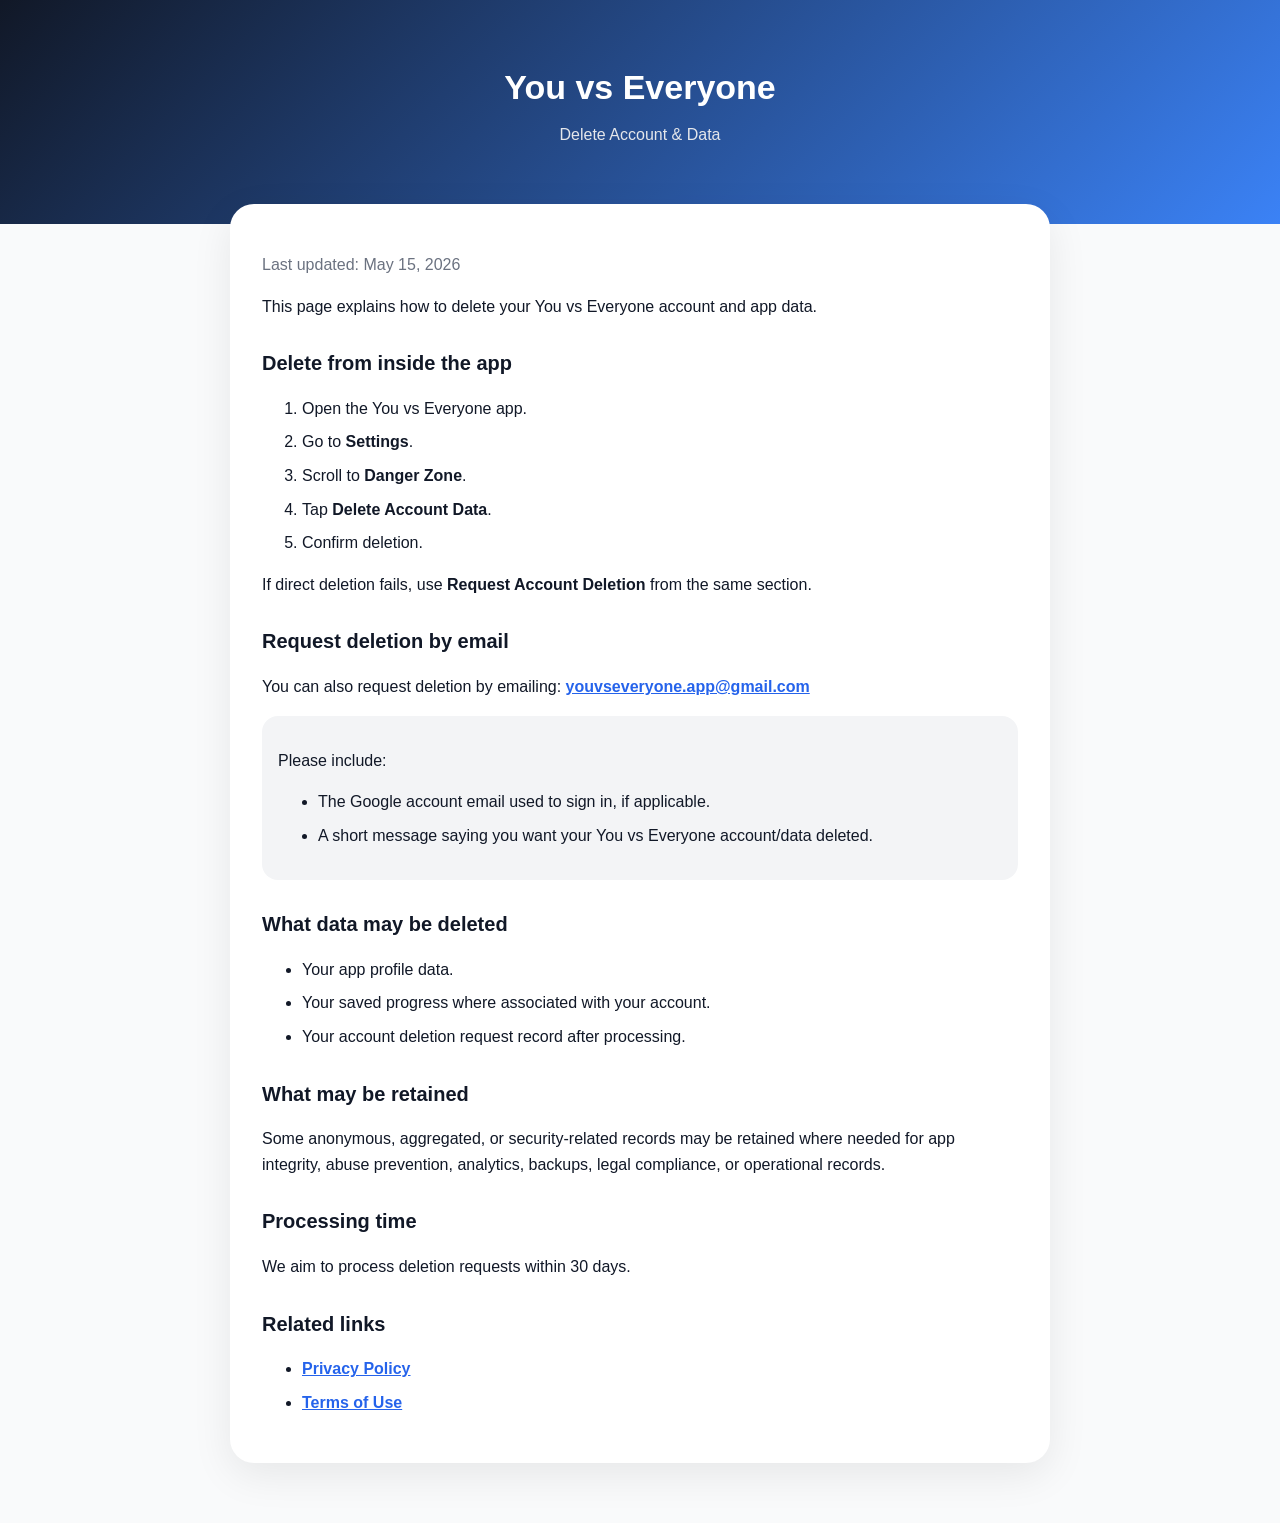
==== delete-account.html @ e6398a98 "initial commit" ====
<!DOCTYPE html>
<html lang="en">
<head>
  <meta charset="UTF-8" />
  <meta name="viewport" content="width=device-width, initial-scale=1.0" />

  <title>You vs Everyone - Delete Account & Data</title>

  <style>
    body {
      font-family: -apple-system, BlinkMacSystemFont, "Segoe UI", sans-serif;
      margin: 0;
      background: #f9fafb;
      color: #111827;
      line-height: 1.6;
    }

    .hero {
      background: linear-gradient(135deg, #111827, #3B82F6);
      color: white;
      padding: 60px 20px;
      text-align: center;
    }

    .hero h1 {
      margin: 0;
      font-size: 34px;
      font-weight: 900;
    }

    .hero p {
      margin-top: 8px;
      color: #E5E7EB;
    }

    .container {
      max-width: 820px;
      margin: -40px auto 40px;
      padding: 20px;
    }

    .card {
      background: white;
      border-radius: 24px;
      padding: 32px;
      box-shadow: 0 12px 40px rgba(0,0,0,0.08);
    }

    h2 {
      margin-top: 28px;
      font-size: 20px;
    }

    a {
      color: #2563eb;
      font-weight: 700;
    }

    .muted {
      color: #6B7280;
    }

    .box {
      background: #F3F4F6;
      border-radius: 16px;
      padding: 16px;
      margin-top: 16px;
    }

    li {
      margin-bottom: 8px;
    }
  </style>
</head>

<body>
  <div class="hero">
    <h1>You vs Everyone</h1>
    <p>Delete Account & Data</p>
  </div>

  <div class="container">
    <div class="card">
      <p class="muted">Last updated: May 15, 2026</p>

      <p>
        This page explains how to delete your You vs Everyone account and app data.
      </p>

      <h2>Delete from inside the app</h2>

      <ol>
        <li>Open the You vs Everyone app.</li>
        <li>Go to <strong>Settings</strong>.</li>
        <li>Scroll to <strong>Danger Zone</strong>.</li>
        <li>Tap <strong>Delete Account Data</strong>.</li>
        <li>Confirm deletion.</li>
      </ol>

      <p>
        If direct deletion fails, use <strong>Request Account Deletion</strong> from the same section.
      </p>

      <h2>Request deletion by email</h2>

      <p>
        You can also request deletion by emailing:
        <a href="mailto:youvseveryone.app@gmail.com?subject=You%20vs%20Everyone%20Account%20Deletion%20Request">
          youvseveryone.app@gmail.com
        </a>
      </p>

      <div class="box">
        <p>Please include:</p>
        <ul>
          <li>The Google account email used to sign in, if applicable.</li>
          <li>A short message saying you want your You vs Everyone account/data deleted.</li>
        </ul>
      </div>

      <h2>What data may be deleted</h2>

      <ul>
        <li>Your app profile data.</li>
        <li>Your saved progress where associated with your account.</li>
        <li>Your account deletion request record after processing.</li>
      </ul>

      <h2>What may be retained</h2>

      <p>
        Some anonymous, aggregated, or security-related records may be retained where needed for app integrity,
        abuse prevention, analytics, backups, legal compliance, or operational records.
      </p>

      <h2>Processing time</h2>

      <p>
        We aim to process deletion requests within 30 days.
      </p>

      <h2>Related links</h2>

      <ul>
        <li><a href="./">Privacy Policy</a></li>
        <li><a href="./terms.html">Terms of Use</a></li>
      </ul>
    </div>
  </div>
</body>
</html>
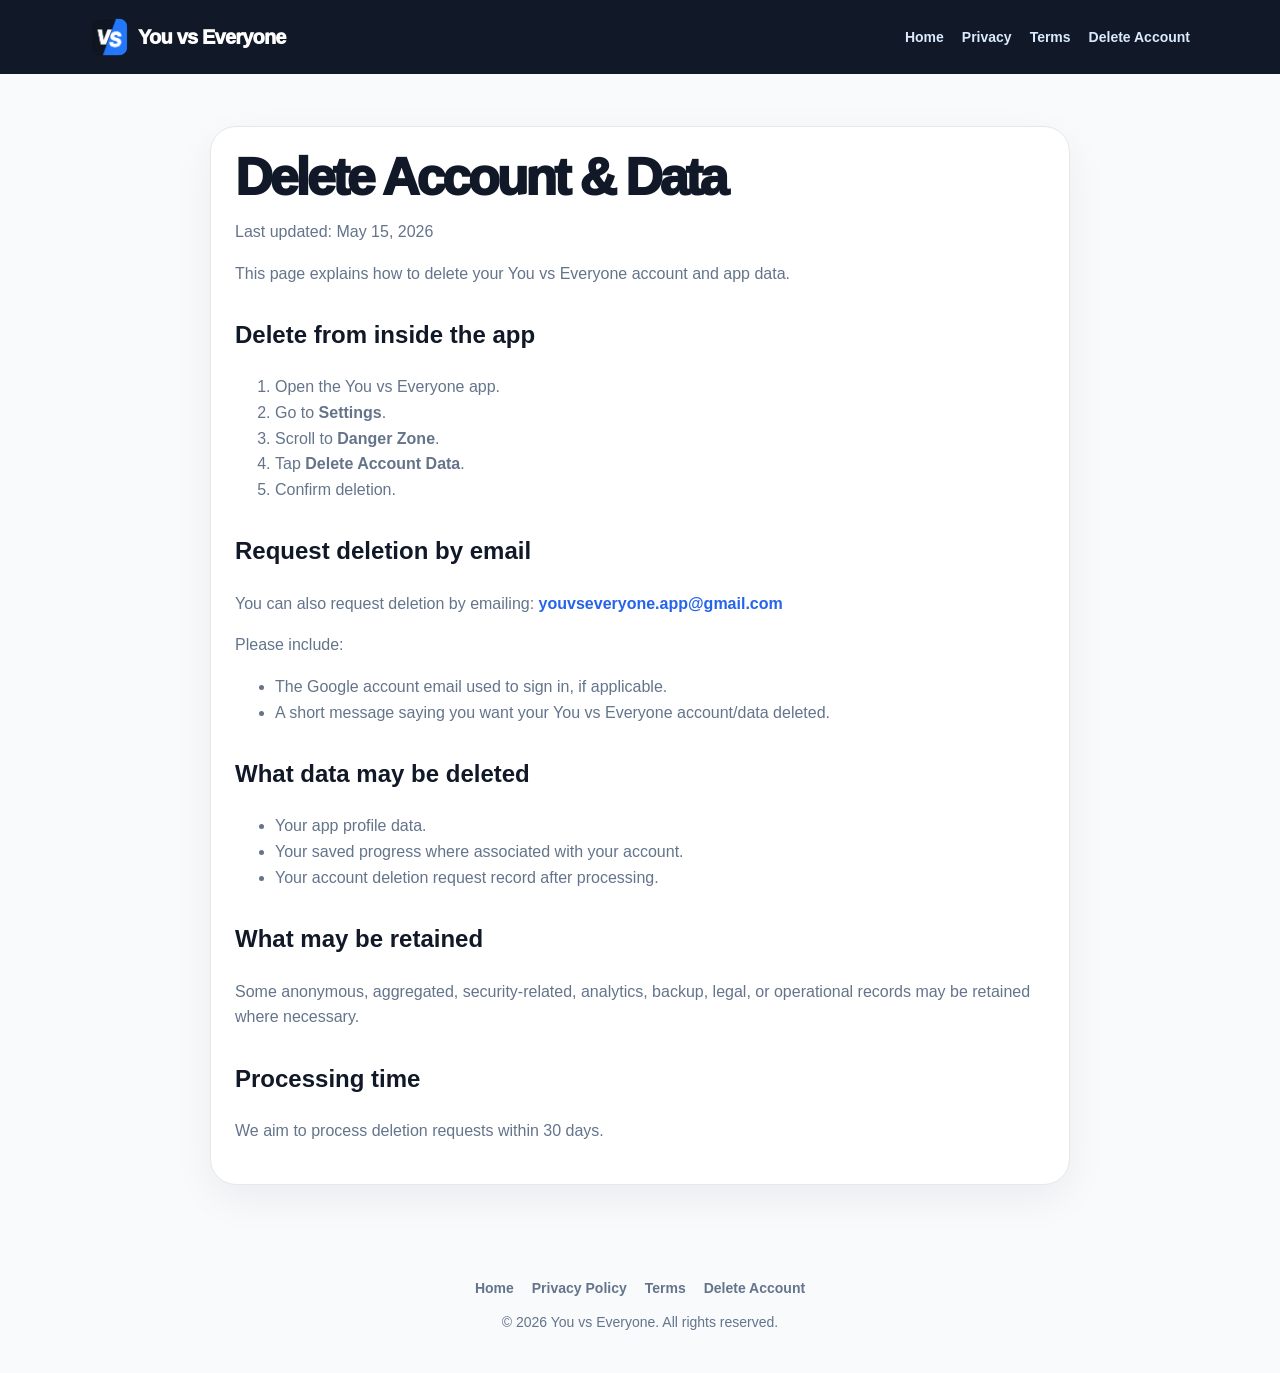
==== commit eb7c0c76: "Add shared header footer and legal pages" ====
--- a/delete-account.html
+++ b/delete-account.html
@@ -4,83 +4,32 @@
   <meta charset="UTF-8" />
   <meta name="viewport" content="width=device-width, initial-scale=1.0" />
 
-  <title>You vs Everyone - Delete Account & Data</title>
+  <title>Delete Account - You vs Everyone</title>
+  <meta name="description" content="How to delete your You vs Everyone account and data." />
 
-  <style>
-    body {
-      font-family: -apple-system, BlinkMacSystemFont, "Segoe UI", sans-serif;
-      margin: 0;
-      background: #f9fafb;
-      color: #111827;
-      line-height: 1.6;
-    }
-
-    .hero {
-      background: linear-gradient(135deg, #111827, #3B82F6);
-      color: white;
-      padding: 60px 20px;
-      text-align: center;
-    }
-
-    .hero h1 {
-      margin: 0;
-      font-size: 34px;
-      font-weight: 900;
-    }
-
-    .hero p {
-      margin-top: 8px;
-      color: #E5E7EB;
-    }
-
-    .container {
-      max-width: 820px;
-      margin: -40px auto 40px;
-      padding: 20px;
-    }
-
-    .card {
-      background: white;
-      border-radius: 24px;
-      padding: 32px;
-      box-shadow: 0 12px 40px rgba(0,0,0,0.08);
-    }
-
-    h2 {
-      margin-top: 28px;
-      font-size: 20px;
-    }
-
-    a {
-      color: #2563eb;
-      font-weight: 700;
-    }
-
-    .muted {
-      color: #6B7280;
-    }
-
-    .box {
-      background: #F3F4F6;
-      border-radius: 16px;
-      padding: 16px;
-      margin-top: 16px;
-    }
-
-    li {
-      margin-bottom: 8px;
-    }
-  </style>
+  <link rel="stylesheet" href="/styles.css" />
 </head>
 
 <body>
-  <div class="hero">
-    <h1>You vs Everyone</h1>
-    <p>Delete Account & Data</p>
-  </div>
+  <header class="site-header">
+    <nav class="nav">
+      <a class="logo-link" href="/">
+        <img class="logo" src="/logo.png" alt="You vs Everyone logo" />
+        <span>You vs Everyone</span>
+      </a>
 
-  <div class="container">
-    <div class="card">
+      <div class="nav-links">
+        <a href="/">Home</a>
+        <a href="/privacy">Privacy</a>
+        <a href="/terms">Terms</a>
+        <a href="/delete-account">Delete Account</a>
+      </div>
+    </nav>
+  </header>
+
+  <main class="legal-page">
+    <article class="legal-card">
+      <h1>Delete Account & Data</h1>
       <p class="muted">Last updated: May 15, 2026</p>
 
       <p>
@@ -88,7 +37,6 @@
       </p>
 
       <h2>Delete from inside the app</h2>
-
       <ol>
         <li>Open the You vs Everyone app.</li>
         <li>Go to <strong>Settings</strong>.</li>
@@ -97,12 +45,7 @@
         <li>Confirm deletion.</li>
       </ol>
 
-      <p>
-        If direct deletion fails, use <strong>Request Account Deletion</strong> from the same section.
-      </p>
-
       <h2>Request deletion by email</h2>
-
       <p>
         You can also request deletion by emailing:
         <a href="mailto:youvseveryone.app@gmail.com?subject=You%20vs%20Everyone%20Account%20Deletion%20Request">
@@ -110,16 +53,13 @@
         </a>
       </p>
 
-      <div class="box">
-        <p>Please include:</p>
-        <ul>
-          <li>The Google account email used to sign in, if applicable.</li>
-          <li>A short message saying you want your You vs Everyone account/data deleted.</li>
-        </ul>
-      </div>
+      <p>Please include:</p>
+      <ul>
+        <li>The Google account email used to sign in, if applicable.</li>
+        <li>A short message saying you want your You vs Everyone account/data deleted.</li>
+      </ul>
 
       <h2>What data may be deleted</h2>
-
       <ul>
         <li>Your app profile data.</li>
         <li>Your saved progress where associated with your account.</li>
@@ -127,25 +67,27 @@
       </ul>
 
       <h2>What may be retained</h2>
-
       <p>
-        Some anonymous, aggregated, or security-related records may be retained where needed for app integrity,
-        abuse prevention, analytics, backups, legal compliance, or operational records.
+        Some anonymous, aggregated, security-related, analytics, backup, legal,
+        or operational records may be retained where necessary.
       </p>
 
       <h2>Processing time</h2>
-
       <p>
         We aim to process deletion requests within 30 days.
       </p>
+    </article>
+  </main>
 
-      <h2>Related links</h2>
+  <footer class="site-footer">
+    <div class="footer-links">
+      <a href="/">Home</a>
+      <a href="/privacy">Privacy Policy</a>
+      <a href="/terms">Terms</a>
+      <a href="/delete-account">Delete Account</a>
+    </div>
 
-      <ul>
-        <li><a href="./">Privacy Policy</a></li>
-        <li><a href="./terms.html">Terms of Use</a></li>
-      </ul>
-    </div>
-  </div>
+    <div>© 2026 You vs Everyone. All rights reserved.</div>
+  </footer>
 </body>
 </html>
--- a/styles.css
+++ b/styles.css
@@ -0,0 +1,365 @@
+* {
+  box-sizing: border-box;
+}
+
+body {
+  margin: 0;
+  font-family: -apple-system, BlinkMacSystemFont, "Segoe UI", sans-serif;
+  background: #f8fafc;
+  color: #111827;
+  line-height: 1.6;
+}
+
+a {
+  color: inherit;
+  text-decoration: none;
+}
+
+.site-header {
+  background: #111827;
+  color: white;
+  padding: 18px 20px;
+}
+
+.nav {
+  max-width: 1100px;
+  margin: 0 auto;
+  display: flex;
+  align-items: center;
+  justify-content: space-between;
+  gap: 18px;
+}
+
+.logo-link {
+  display: flex;
+  align-items: center;
+  gap: 10px;
+  font-weight: 950;
+  letter-spacing: -0.04em;
+  font-size: 20px;
+}
+
+.logo {
+  width: 38px;
+  height: 38px;
+  border-radius: 10px;
+}
+
+.nav-links {
+  display: flex;
+  gap: 18px;
+  color: #dbeafe;
+  font-weight: 800;
+  font-size: 14px;
+}
+
+.hero {
+  background:
+    radial-gradient(circle at top left, rgba(59, 130, 246, 0.35), transparent 34%),
+    radial-gradient(circle at bottom right, rgba(147, 51, 234, 0.25), transparent 32%),
+    linear-gradient(135deg, #111827, #1e3a8a);
+  color: white;
+  padding: 80px 20px;
+}
+
+.hero-inner {
+  max-width: 1100px;
+  margin: 0 auto;
+  display: grid;
+  grid-template-columns: 1.1fr 0.9fr;
+  gap: 44px;
+  align-items: center;
+}
+
+.eyebrow {
+  display: inline-flex;
+  background: rgba(255, 255, 255, 0.12);
+  border: 1px solid rgba(255, 255, 255, 0.16);
+  padding: 8px 12px;
+  border-radius: 999px;
+  font-size: 14px;
+  font-weight: 800;
+  color: #bfdbfe;
+  margin-bottom: 18px;
+}
+
+h1 {
+  font-size: clamp(44px, 7vw, 76px);
+  line-height: 0.95;
+  letter-spacing: -0.07em;
+  margin: 0 0 22px;
+  font-weight: 950;
+}
+
+.hero-text {
+  font-size: 20px;
+  color: #dbeafe;
+  max-width: 620px;
+  margin-bottom: 30px;
+}
+
+.button {
+  display: inline-flex;
+  align-items: center;
+  justify-content: center;
+  border-radius: 16px;
+  padding: 14px 20px;
+  font-weight: 900;
+}
+
+.button-primary {
+  background: white;
+  color: #111827;
+}
+
+.button-dark {
+  background: #111827;
+  color: white;
+}
+
+.button-muted {
+  background: #e5e7eb;
+  color: #374151;
+}
+
+.cta-row,
+.store-buttons {
+  display: flex;
+  flex-wrap: wrap;
+  gap: 14px;
+}
+
+.phone-mock {
+  background: #020617;
+  border-radius: 38px;
+  padding: 14px;
+  max-width: 360px;
+  margin: 0 auto;
+  box-shadow: 0 30px 80px rgba(0, 0, 0, 0.38);
+  border: 1px solid rgba(255, 255, 255, 0.12);
+}
+
+.phone-screen {
+  background: #f8fafc;
+  border-radius: 28px;
+  padding: 22px;
+  color: #111827;
+}
+
+.mock-brand {
+  color: #2563eb;
+  font-size: 13px;
+  font-weight: 900;
+  text-transform: uppercase;
+  margin-bottom: 12px;
+}
+
+.mock-question {
+  font-size: 28px;
+  line-height: 1.1;
+  font-weight: 950;
+  letter-spacing: -0.04em;
+  margin-bottom: 18px;
+}
+
+.mock-option {
+  background: white;
+  border: 1px solid #e5e7eb;
+  border-radius: 18px;
+  padding: 14px;
+  font-weight: 900;
+  margin-bottom: 10px;
+  text-align: center;
+}
+
+.mock-result {
+  background: #111827;
+  color: white;
+  border-radius: 20px;
+  padding: 16px;
+  margin-top: 16px;
+}
+
+.section {
+  max-width: 1100px;
+  margin: 0 auto;
+  padding: 76px 20px;
+}
+
+.section-header {
+  max-width: 720px;
+  margin-bottom: 36px;
+}
+
+.section-header h2,
+.download h2,
+.legal-card h1 {
+  font-size: clamp(34px, 5vw, 52px);
+  line-height: 1;
+  letter-spacing: -0.06em;
+  margin: 0 0 12px;
+  font-weight: 950;
+}
+
+.section-header p,
+.download p {
+  color: #64748b;
+  font-size: 18px;
+  margin: 0;
+}
+
+.grid {
+  display: grid;
+  grid-template-columns: repeat(3, 1fr);
+  gap: 18px;
+}
+
+.card,
+.legal-card {
+  background: white;
+  border: 1px solid #e5e7eb;
+  border-radius: 26px;
+  padding: 24px;
+  box-shadow: 0 14px 40px rgba(15, 23, 42, 0.06);
+}
+
+.icon {
+  font-size: 34px;
+  margin-bottom: 12px;
+}
+
+.card h3 {
+  font-size: 21px;
+  margin: 0 0 8px;
+  font-weight: 950;
+  letter-spacing: -0.03em;
+}
+
+.card p,
+.legal-card p,
+.legal-card li {
+  color: #64748b;
+}
+
+.dark-section {
+  background: #111827;
+  color: white;
+}
+
+.dark-inner {
+  max-width: 1100px;
+  margin: 0 auto;
+  padding: 76px 20px;
+  display: grid;
+  grid-template-columns: 1fr 1fr;
+  gap: 28px;
+  align-items: center;
+}
+
+.dark-inner h2 {
+  font-size: clamp(34px, 5vw, 56px);
+  line-height: 1;
+  letter-spacing: -0.06em;
+  margin: 0 0 16px;
+  font-weight: 950;
+}
+
+.dark-inner p {
+  color: #cbd5e1;
+  font-size: 18px;
+}
+
+.stat-grid {
+  display: grid;
+  grid-template-columns: 1fr 1fr;
+  gap: 14px;
+}
+
+.stat {
+  background: #1f2937;
+  border-radius: 22px;
+  padding: 20px;
+}
+
+.stat-big {
+  font-size: 34px;
+  font-weight: 950;
+  color: #93c5fd;
+}
+
+.stat-text {
+  color: #cbd5e1;
+  font-weight: 800;
+}
+
+.download {
+  text-align: center;
+  background:
+    radial-gradient(circle at top, rgba(59, 130, 246, 0.18), transparent 36%),
+    white;
+  border: 1px solid #e5e7eb;
+  border-radius: 34px;
+  padding: 48px 24px;
+  box-shadow: 0 18px 60px rgba(15, 23, 42, 0.08);
+}
+
+.legal-page {
+  max-width: 900px;
+  margin: 0 auto;
+  padding: 52px 20px;
+}
+
+.legal-card h2 {
+  margin-top: 30px;
+  color: #111827;
+}
+
+.legal-card a {
+  color: #2563eb;
+  font-weight: 800;
+}
+
+.muted {
+  color: #94a3b8;
+}
+
+.site-footer {
+  text-align: center;
+  padding: 40px 20px;
+  color: #64748b;
+  font-size: 14px;
+}
+
+.footer-links {
+  display: flex;
+  justify-content: center;
+  flex-wrap: wrap;
+  gap: 18px;
+  margin-bottom: 12px;
+  font-weight: 800;
+}
+
+@media (max-width: 820px) {
+  .hero-inner,
+  .dark-inner {
+    grid-template-columns: 1fr;
+  }
+
+  .nav {
+    align-items: flex-start;
+  }
+
+  .nav-links {
+    flex-wrap: wrap;
+    justify-content: flex-end;
+    gap: 10px;
+  }
+
+  .grid {
+    grid-template-columns: 1fr;
+  }
+
+  .stat-grid {
+    grid-template-columns: 1fr;
+  }
+}
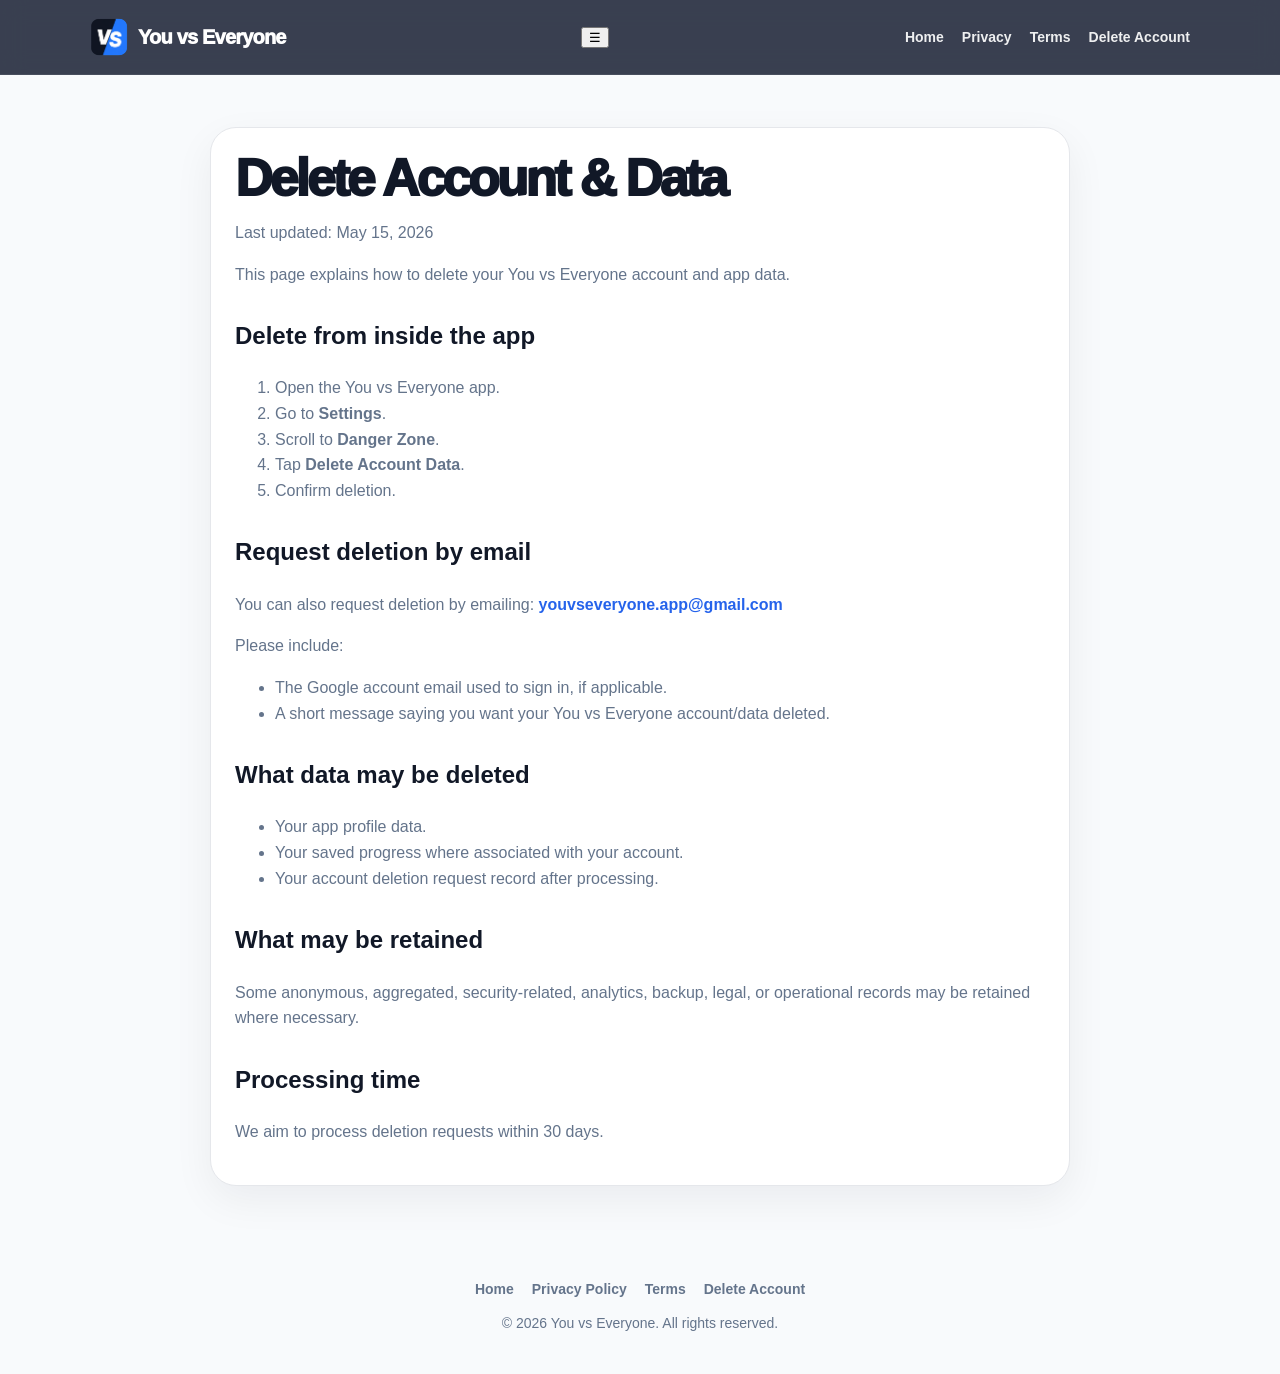
==== commit 9e4b859b: "Update delete-account.html" ====
--- a/delete-account.html
+++ b/delete-account.html
@@ -17,8 +17,18 @@
         <img class="logo" src="/logo.png" alt="You vs Everyone logo" />
         <span>You vs Everyone</span>
       </a>
-
-      <div class="nav-links">
+  
+      <button
+        class="nav-toggle"
+        type="button"
+        aria-label="Open navigation menu"
+        aria-expanded="false"
+        aria-controls="site-nav-links"
+      >
+        ☰
+      </button>
+  
+      <div class="nav-links" id="site-nav-links">
         <a href="/">Home</a>
         <a href="/privacy">Privacy</a>
         <a href="/terms">Terms</a>
@@ -90,4 +100,4 @@
     <div>© 2026 You vs Everyone. All rights reserved.</div>
   </footer>
 </body>
-</html>+</html>
--- a/styles.css
+++ b/styles.css
@@ -16,9 +16,15 @@
 }
 
 .site-header {
-  background: #111827;
+  background: rgba(15, 23, 42, 0.82);
+  backdrop-filter: blur(12px);
+  -webkit-backdrop-filter: blur(12px);
+  border-bottom: 1px solid rgba(255, 255, 255, 0.08);
   color: white;
   padding: 18px 20px;
+  position: sticky;
+  top: 0;
+  z-index: 1000;
 }
 
 .nav {
@@ -48,7 +54,7 @@
 .nav-links {
   display: flex;
   gap: 18px;
-  color: #dbeafe;
+  color: rgba(255, 255, 255, 0.92);
   font-weight: 800;
   font-size: 14px;
 }
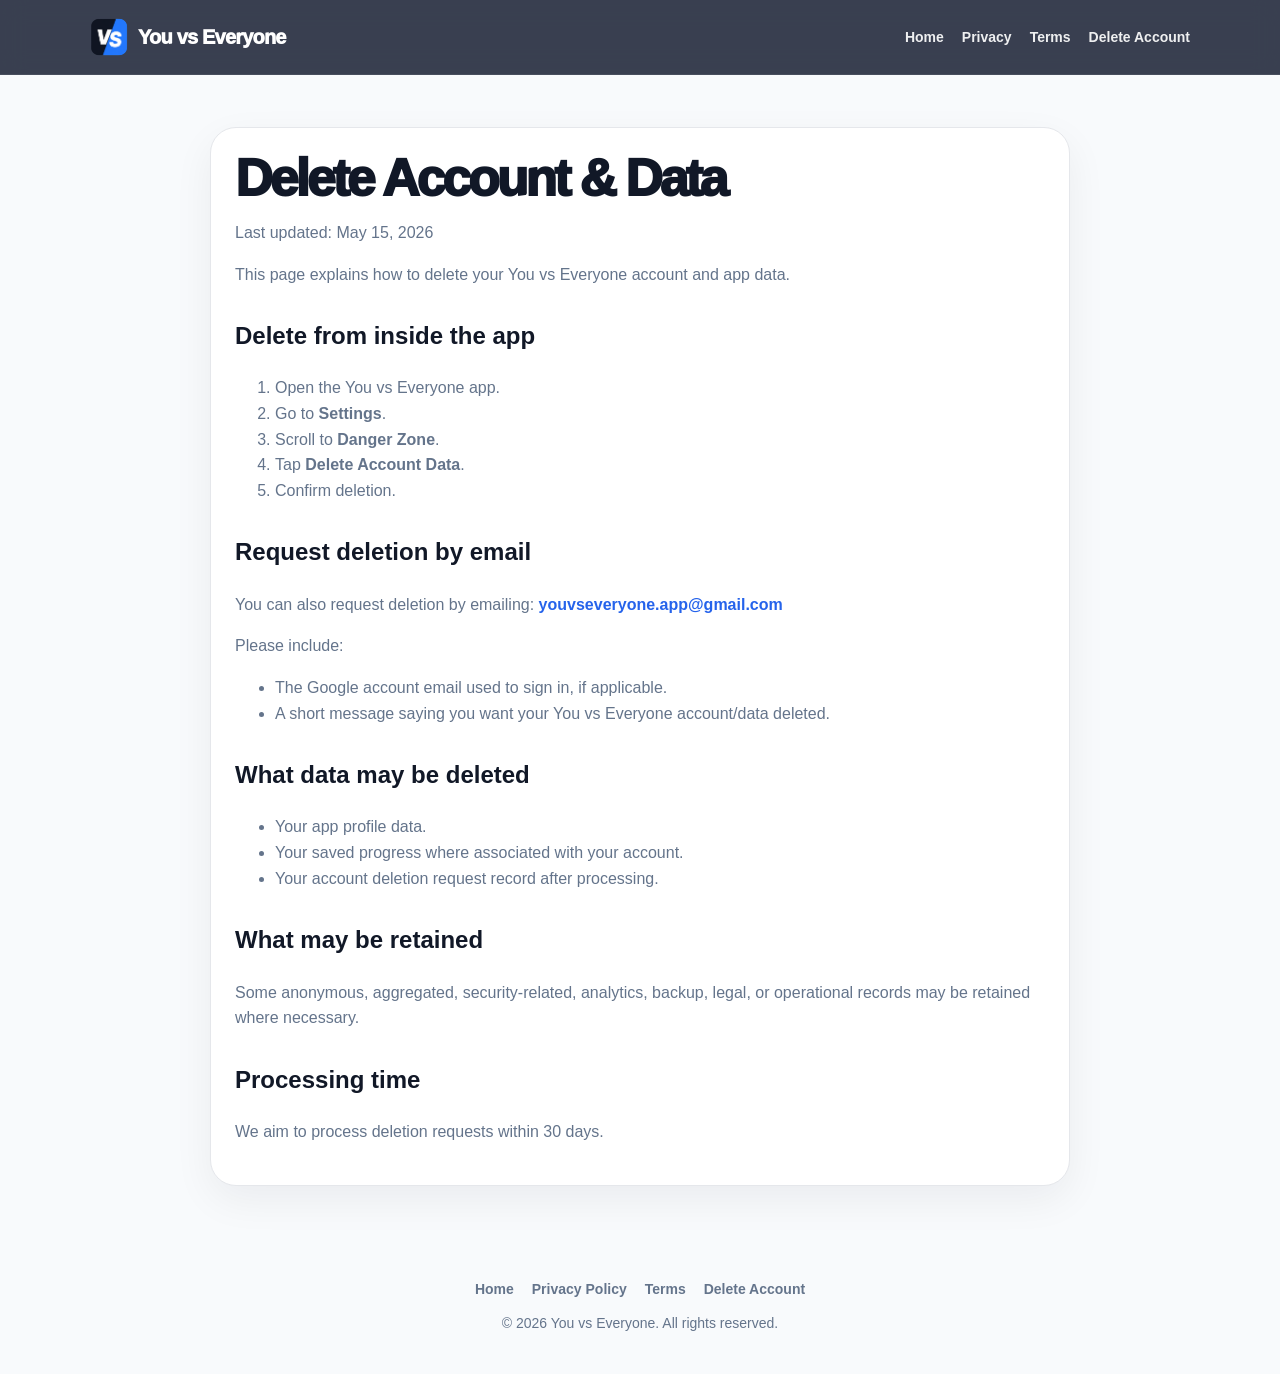
==== commit 42f353c5: "Update delete-account.html" ====
--- a/delete-account.html
+++ b/delete-account.html
@@ -99,5 +99,6 @@
 
     <div>© 2026 You vs Everyone. All rights reserved.</div>
   </footer>
+  <script src="/script.js"></script>
 </body>
 </html>
--- a/styles.css
+++ b/styles.css
@@ -34,6 +34,7 @@
   align-items: center;
   justify-content: space-between;
   gap: 18px;
+  position: relative;
 }
 
 .logo-link {
@@ -57,6 +58,34 @@
   color: rgba(255, 255, 255, 0.92);
   font-weight: 800;
   font-size: 14px;
+}
+
+.nav-links a,
+.footer-links a {
+  transition: color 0.18s ease, opacity 0.18s ease;
+}
+
+.nav-links a:hover,
+.footer-links a:hover {
+  color: #93c5fd;
+}
+
+.nav-toggle {
+  display: none;
+  border: 1px solid rgba(255, 255, 255, 0.14);
+  background: rgba(255, 255, 255, 0.08);
+  color: #ffffff;
+  border-radius: 12px;
+  padding: 9px 11px;
+  cursor: pointer;
+  font-size: 22px;
+  line-height: 1;
+  transition: background 0.18s ease, transform 0.18s ease;
+}
+
+.nav-toggle:hover {
+  background: rgba(255, 255, 255, 0.16);
+  transform: translateY(-1px);
 }
 
 .hero {
@@ -111,6 +140,17 @@
   border-radius: 16px;
   padding: 14px 20px;
   font-weight: 900;
+  transition:
+    background-color 0.18s ease,
+    color 0.18s ease,
+    border-color 0.18s ease,
+    transform 0.18s ease,
+    box-shadow 0.18s ease;
+}
+
+.button:hover {
+  transform: translateY(-2px);
+  box-shadow: 0 14px 30px rgba(17, 24, 39, 0.18);
 }
 
 .button-primary {
@@ -118,6 +158,12 @@
   color: #111827;
 }
 
+.button-primary:hover,
+.button-dark:hover {
+  background: #2563eb;
+  color: white;
+}
+
 .button-dark {
   background: #111827;
   color: white;
@@ -126,6 +172,11 @@
 .button-muted {
   background: #e5e7eb;
   color: #374151;
+}
+
+.button-muted:hover {
+  background: #d1d5db;
+  color: #111827;
 }
 
 .cta-row,
@@ -133,6 +184,12 @@
   display: flex;
   flex-wrap: wrap;
   gap: 14px;
+}
+
+.store-buttons {
+  justify-content: center;
+  align-items: center;
+  text-align: center;
 }
 
 .phone-mock {
@@ -351,16 +408,6 @@
     grid-template-columns: 1fr;
   }
 
-  .nav {
-    align-items: flex-start;
-  }
-
-  .nav-links {
-    flex-wrap: wrap;
-    justify-content: flex-end;
-    gap: 10px;
-  }
-
   .grid {
     grid-template-columns: 1fr;
   }
@@ -368,4 +415,69 @@
   .stat-grid {
     grid-template-columns: 1fr;
   }
-}+}
+
+@media (max-width: 760px) {
+  .site-header {
+    padding: 14px 16px;
+  }
+
+  .nav {
+    align-items: center;
+  }
+
+  .logo-link {
+    font-size: 17px;
+    letter-spacing: -0.03em;
+  }
+
+  .logo {
+    width: 34px;
+    height: 34px;
+  }
+
+  .nav-toggle {
+    display: inline-flex;
+    align-items: center;
+    justify-content: center;
+  }
+
+  .nav-links {
+    display: none;
+    position: absolute;
+    top: calc(100% + 12px);
+    right: 0;
+    width: min(260px, calc(100vw - 32px));
+    background: #111827;
+    border: 1px solid rgba(255, 255, 255, 0.12);
+    border-radius: 18px;
+    padding: 10px;
+    box-shadow: 0 22px 48px rgba(0, 0, 0, 0.28);
+    z-index: 50;
+  }
+
+  .nav-links.is-open {
+    display: grid;
+    gap: 4px;
+  }
+
+  .nav-links a {
+    display: block;
+    padding: 12px 14px;
+    border-radius: 12px;
+  }
+
+  .nav-links a:hover {
+    background: rgba(255, 255, 255, 0.08);
+    color: white;
+  }
+
+  .store-buttons {
+    display: grid;
+    justify-items: center;
+  }
+
+  .store-buttons .button {
+    width: min(280px, 100%);
+  }
+}
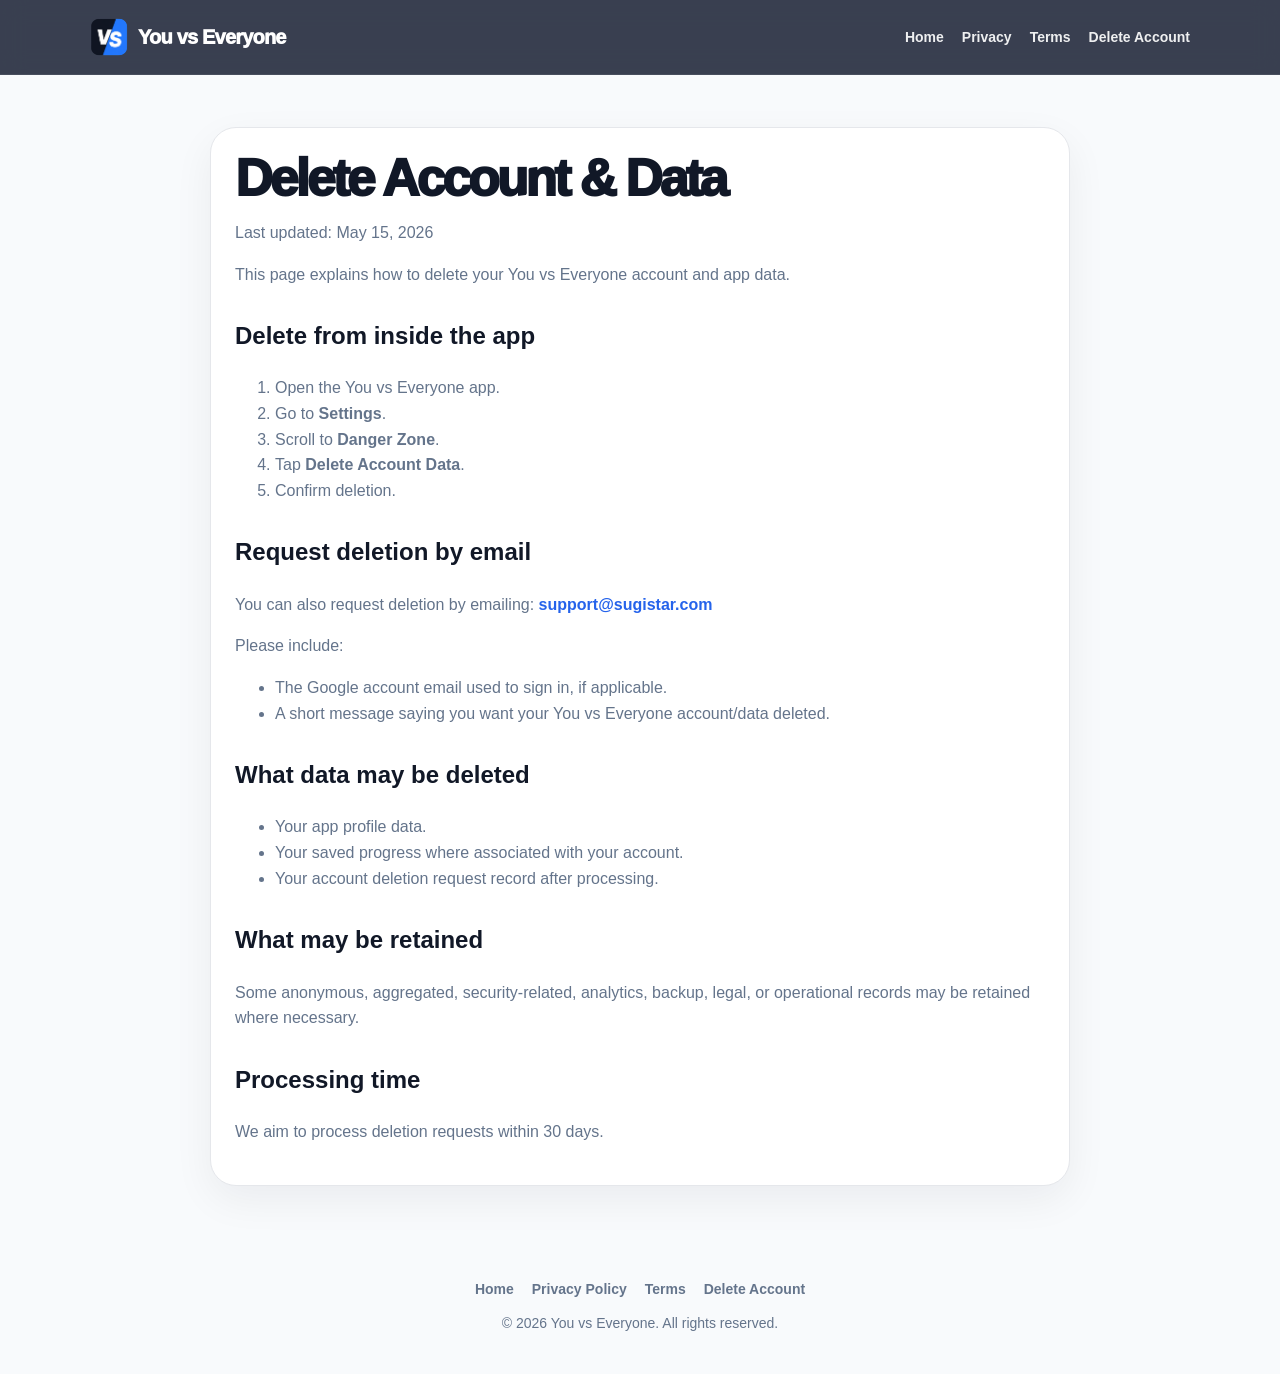
==== commit 7c7cee9f: "update email" ====
--- a/delete-account.html
+++ b/delete-account.html
@@ -58,8 +58,8 @@
       <h2>Request deletion by email</h2>
       <p>
         You can also request deletion by emailing:
-        <a href="mailto:youvseveryone.app@gmail.com?subject=You%20vs%20Everyone%20Account%20Deletion%20Request">
-          youvseveryone.app@gmail.com
+        <a href="mailto:support@sugistar.com?subject=You%20vs%20Everyone%20Account%20Deletion%20Request">
+          support@sugistar.com
         </a>
       </p>
 
--- a/styles.css
+++ b/styles.css
@@ -184,6 +184,7 @@
   display: flex;
   flex-wrap: wrap;
   gap: 14px;
+  justify-content: center;
 }
 
 .store-buttons {
